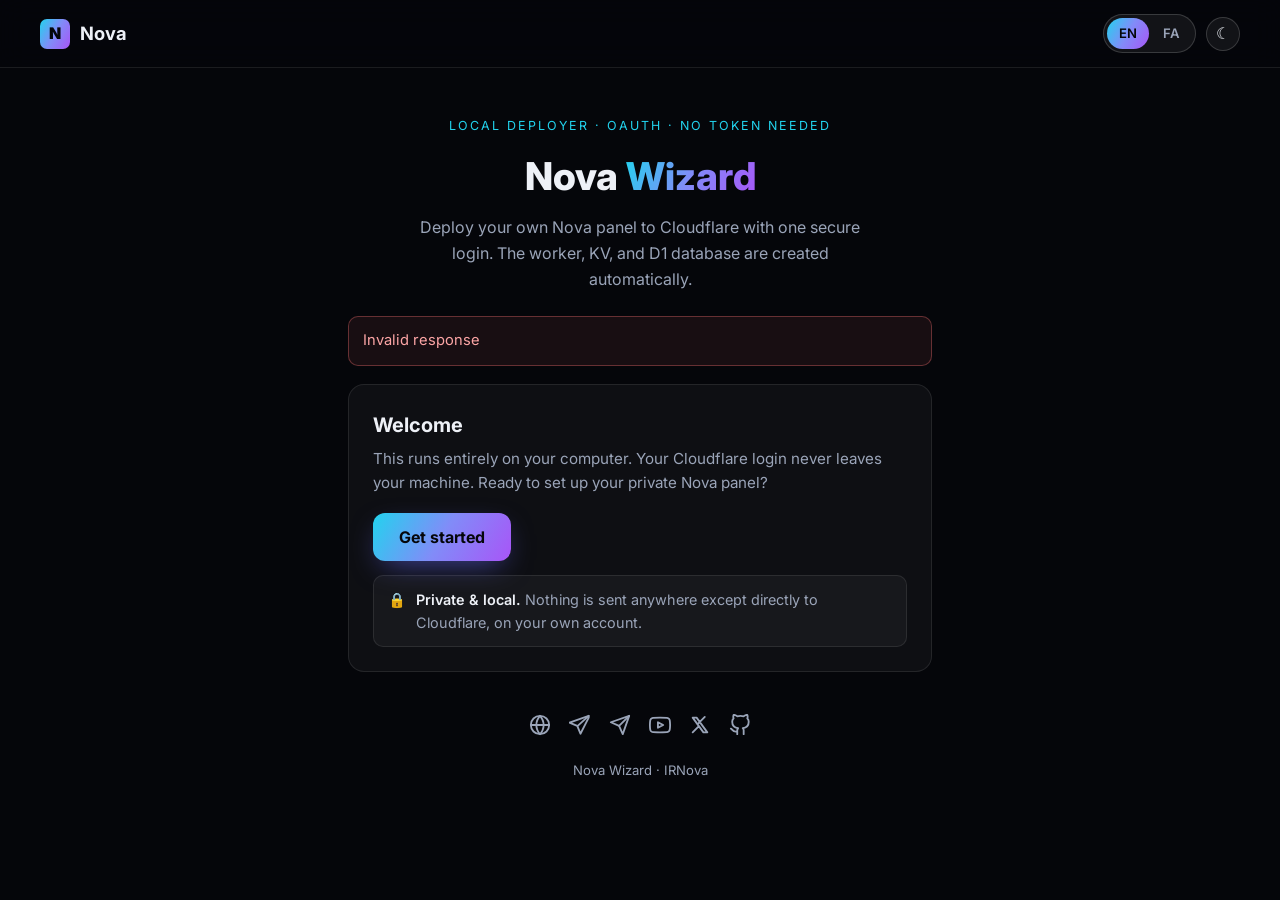
==== static/index.html @ 266a2bac "Nova Wizard" ====
<!DOCTYPE html>
<html lang="en" dir="ltr">
<head>
<meta charset="UTF-8" />
<meta name="viewport" content="width=device-width, initial-scale=1, viewport-fit=cover" />
<title>Nova Wizard</title>
<link rel="preconnect" href="https://fonts.googleapis.com">
<link rel="preconnect" href="https://fonts.gstatic.com" crossorigin>
<link href="https://fonts.googleapis.com/css2?family=Inter:wght@400;500;600;700;800&family=Vazirmatn:wght@400;500;600;700;800&display=swap" rel="stylesheet">
<style>
:root{--bg:#05060a;--bg-alt:#090b12;--card:rgba(255,255,255,.04);--card2:rgba(255,255,255,.06);--line:rgba(255,255,255,.09);--line2:rgba(255,255,255,.16);--tx:#eef1f7;--mu:#9aa4b8;--cyan:#22d3ee;--violet:#a855f7;--grad:linear-gradient(120deg,#22d3ee 0%,#818cf8 50%,#a855f7 100%);--ok:#34d399;--bad:#f87171;--warn:#f59e0b;--r:16px;--code:#0b0e16;--nav:rgba(5,6,10,.7);--font:'Inter',system-ui,-apple-system,Segoe UI,Roboto,sans-serif;--font-fa:'Vazirmatn','Inter',system-ui,Tahoma,Arial,sans-serif}
:root[data-theme='light']{--bg:#f7f8fc;--bg-alt:#eef1f7;--card:rgba(15,23,42,.04);--card2:rgba(15,23,42,.07);--line:rgba(15,23,42,.12);--line2:rgba(15,23,42,.22);--tx:#0d1117;--mu:#51607a;--cyan:#0891b2;--violet:#9333ea;--nav:rgba(247,248,252,.8);--code:#0d1424}
*{box-sizing:border-box;-webkit-tap-highlight-color:transparent}
html{scroll-behavior:smooth} html,body{margin:0;padding:0}
body{background:var(--bg);color:var(--tx);font-family:var(--font);line-height:1.6;min-height:100vh;-webkit-font-smoothing:antialiased}
html[lang='fa'] body{font-family:var(--font-fa);line-height:1.8}
a{color:var(--cyan);text-decoration:none} a:hover{text-decoration:underline}
.bar{position:sticky;top:0;z-index:20;display:flex;align-items:center;justify-content:space-between;padding:14px clamp(18px,5vw,40px);backdrop-filter:blur(14px);background:var(--nav);border-bottom:1px solid var(--line)}
.logo{display:flex;align-items:center;gap:10px;font-weight:700;font-size:1.15rem}
.logo img{width:30px;height:30px;border-radius:7px;display:block}
.logo .mk{width:30px;height:30px;border-radius:7px;background:var(--grad);display:flex;align-items:center;justify-content:center;font-weight:900;color:#05060a;font-size:16px}
.controls{display:inline-flex;align-items:center;gap:10px}
.langs{display:inline-flex;padding:3px;border-radius:999px;border:1px solid var(--line2);background:var(--card2);gap:2px}
.langs button{border:0;cursor:pointer;font:inherit;font-size:.82rem;font-weight:600;min-width:34px;padding:5px 12px;border-radius:999px;color:var(--mu);background:transparent}
.langs button.on{color:#05060a;background:var(--grad)}
.theme{display:inline-flex;align-items:center;justify-content:center;width:34px;height:34px;border-radius:999px;border:1px solid var(--line2);background:var(--card2);color:var(--tx);cursor:pointer;font-size:1rem}
.wrap{max-width:640px;margin:0 auto;padding:clamp(24px,5vw,44px) clamp(18px,5vw,28px) 80px}
.hero{text-align:center;margin-bottom:24px}
.eyebrow{display:inline-block;font-size:.78rem;letter-spacing:.16em;text-transform:uppercase;color:var(--cyan);margin-bottom:10px}
[dir='rtl'] .eyebrow{letter-spacing:normal;text-transform:none}
.hero h1{font-size:clamp(1.8rem,5vw,2.4rem);font-weight:800;margin:0 0 8px}
.grad{background:var(--grad);-webkit-background-clip:text;background-clip:text;color:transparent}
.hero p{color:var(--mu);margin:0 auto;max-width:480px;font-size:1rem}
.stepper{display:flex;align-items:flex-start;justify-content:center;gap:6px;margin:22px 0 8px;flex-wrap:wrap}
.step-wrap{display:flex;flex-direction:column;align-items:center;gap:6px;flex:1;min-width:48px;max-width:90px}
.step{width:30px;height:30px;border-radius:50%;display:flex;align-items:center;justify-content:center;font-weight:700;font-size:.85rem;border:1px solid var(--line2);background:var(--card2);color:var(--mu)}
.step.on{border-color:transparent;background:var(--grad);color:#05060a}
.step.done{border-color:transparent;background:rgba(34,211,238,.25);color:var(--cyan)}
.step-label{font-size:.72rem;color:var(--mu);text-align:center}
.card{background:var(--card);border:1px solid var(--line);border-radius:var(--r);padding:24px;margin-top:18px}
.card h2{font-size:1.25rem;font-weight:700;margin:0 0 6px}
.sub{color:var(--mu);font-size:.95rem;margin:0 0 18px}
.btn-wrap{display:flex;flex-wrap:wrap;gap:12px;margin-top:8px}
.btn-big{display:inline-flex;align-items:center;justify-content:center;gap:9px;background:var(--grad);color:#05060a;font-weight:700;font-size:1rem;padding:14px 26px;border-radius:12px;border:none;cursor:pointer;font-family:inherit;box-shadow:0 10px 30px -10px rgba(99,102,241,.7);transition:transform .15s}
.btn-big:active{transform:scale(.985)} .btn-big[disabled]{opacity:.55;cursor:not-allowed;box-shadow:none}
.btn-ghost{background:var(--card2);border:1px solid var(--line2);box-shadow:none;color:var(--tx);font-weight:600}
.note{display:flex;gap:10px;padding:12px 14px;border-radius:10px;font-size:.9rem;margin-top:14px;border:1px solid var(--line);background:var(--card);color:var(--mu)}
.note b{color:var(--tx);font-weight:600}
.note.iran{background:rgba(168,85,247,.08);border-color:rgba(168,85,247,.3)} .note.iran b{color:#c89bf5}
.name-group{margin-bottom:16px}
label{display:block;font-weight:600;font-size:.9rem;margin:0 0 6px}
input,select{width:100%;background:var(--code);border:1px solid var(--line);border-radius:10px;color:var(--tx);font-size:15px;padding:12px 14px;font-family:inherit}
input:focus,select:focus{outline:none;border-color:var(--cyan)}
.msg{padding:12px 14px;border-radius:10px;font-size:.92rem;margin-bottom:14px;border:1px solid}
.msg.info{background:rgba(34,211,238,.07);border-color:rgba(34,211,238,.25);color:var(--cyan)}
.msg.ok{background:rgba(52,211,153,.08);border-color:rgba(52,211,153,.3);color:#7ee0b8}
.msg.err{background:rgba(248,113,113,.08);border-color:rgba(248,113,113,.35);color:#fca5a5}
.spinner{display:inline-block;width:16px;height:16px;border:2px solid var(--line2);border-top-color:var(--cyan);border-radius:50%;animation:spin .8s linear infinite;vertical-align:-3px;margin-inline-end:8px}
@keyframes spin{to{transform:rotate(360deg)}}
.result-box{background:var(--code);border:1px solid var(--line);border-radius:12px;padding:16px;margin-top:14px;font-size:.92rem;line-height:1.9;word-break:break-all}
.result-box code{background:var(--card2);border:1px solid var(--line);border-radius:6px;padding:1px 7px;font-size:.85em;color:var(--cyan)}
.done-banner{display:flex;align-items:center;gap:12px;background:linear-gradient(180deg,rgba(34,211,238,.1),var(--card));border:1px solid rgba(34,211,238,.4);border-radius:12px;padding:16px;margin-bottom:6px}
.done-banner .ic{font-size:1.6rem}
.done-banner h2{margin:0;font-size:1.2rem;color:var(--cyan)}
.toast{position:fixed;bottom:24px;left:50%;transform:translateX(-50%);background:var(--tx);color:var(--bg);padding:9px 20px;border-radius:10px;font-size:.85rem;font-weight:600;opacity:0;transition:opacity .3s;pointer-events:none;z-index:50}
.toast.show{opacity:1}
.foot{text-align:center;color:var(--mu);font-size:.8rem;margin-top:28px}
.hide{display:none}
</style>
</head>
<body>
<div class="bar">
  <div class="logo"><img src="https://raw.githubusercontent.com/iiviirv/irnova-site/main/brand/nova-logo-gradient.svg" alt="Nova" onerror="this.outerHTML='<span class=mk>N</span>'"><span>Nova</span></div>
  <div class="controls">
    <div class="langs"><button id="lang-en" class="on" onclick="setLang('en')">EN</button><button id="lang-fa" onclick="setLang('fa')">FA</button></div>
    <button class="theme" id="theme" onclick="toggleTheme()" aria-label="Theme">☾</button>
  </div>
</div>

<div class="wrap">
  <div class="hero">
    <span class="eyebrow" id="t-eyebrow">Local deployer · OAuth · no token needed</span>
    <h1 id="t-title">Nova <span class="grad">Wizard</span></h1>
    <p id="t-sub">Deploy your own Nova panel to Cloudflare with one secure login. The worker, KV, and D1 database are created automatically.</p>
  </div>

  <div class="stepper hide" id="stepIndicator"></div>
  <div id="panelMsg"></div>

  <div class="card" id="step0">
    <h2 id="s0-h">Welcome</h2>
    <p class="sub" id="s0-sub">This runs entirely on your computer. Your Cloudflare login never leaves your machine. Ready to set up your private Nova panel?</p>
    <div class="btn-wrap"><button class="btn-big" id="s0-btn" onclick="goStep1()">Get started</button></div>
    <div class="note"><span>🔒</span><div id="s0-note"><b>Private &amp; local.</b> Nothing is sent anywhere except directly to Cloudflare, on your own account.</div></div>
  </div>

  <div class="card hide" id="step1">
    <h2 id="s1-h">Sign in with Cloudflare</h2>
    <p class="sub" id="s1-sub">Click below — Cloudflare opens in a new tab. Approve access, then come back here. No API token to create.</p>
    <div class="btn-wrap"><button class="btn-big" id="oauthBtn" onclick="startOAuth()">Login with Cloudflare</button></div>
    <div class="note iran"><span>🇮🇷</span><div id="s1-iran"><b>In Iran:</b> if the Cloudflare page won't open, turn on your current VPN first.</div></div>
  </div>

  <div class="card hide" id="step2">
    <h2 id="s2-h">Choose your account</h2>
    <p class="sub" id="s2-sub">Pick which Cloudflare account to deploy on.</p>
    <div class="name-group"><label id="s2-l">Cloudflare account</label><select id="account_id"></select></div>
    <div class="btn-wrap"><button class="btn-big" id="s2-btn" onclick="goStep3()">Continue</button></div>
  </div>

  <div class="card hide" id="step3">
    <h2 id="s3-h">Name your resources</h2>
    <p class="sub" id="s3-sub">These are pre-filled with safe, random names. You can leave them as-is.</p>
    <div class="name-group"><label id="s3-w">Worker / project name</label><input id="worker_name" placeholder="auto-generated"></div>
    <div class="name-group"><label id="s3-kv">KV namespace name</label><input id="kv_namespace" placeholder="auto-generated"></div>
    <div class="name-group"><label id="s3-d1">D1 database name</label><input id="d1_name" placeholder="auto-generated"></div>
    <div class="btn-wrap"><button class="btn-big" id="s3-btn" onclick="doDeploy()">Deploy now</button></div>
  </div>

  <div class="card hide" id="step4">
    <h2 id="s4-h">Deploying…</h2>
    <p class="sub" id="deployStatus">Starting…</p>
    <div id="deployProgress"><span class="spinner"></span><span id="s4-wait">Setting things up…</span></div>
  </div>

  <div class="card hide" id="step5">
    <div class="done-banner"><span class="ic">🎉</span><h2 id="s5-h">Your Nova is ready!</h2></div>
    <p class="sub" id="s5-sub" style="margin-top:14px">Open your panel and set everything up. Save the details below somewhere safe.</p>
    <div class="result-box" id="resultArea"></div>
    <div class="btn-wrap" style="margin-top:16px"><button class="btn-big" id="s5-open" onclick="if(window._panelUrl)window.open(window._panelUrl,'_blank')">Open my panel</button><button class="btn-big btn-ghost" id="s5-again" onclick="goStep3()">Deploy another</button></div>
    <div class="note iran"><span>🇮🇷</span><div id="s5-iran"><b>In Iran:</b> *.workers.dev is filtered — add a Custom Domain to the worker in Cloudflare and use that address.</div></div>
  </div>

  <div class="foot" style="margin-top:40px">
    <div style="display:flex;justify-content:center;gap:18px;flex-wrap:wrap;margin-bottom:14px">
      <a href="https://novaproxy.online/" target="_blank" title="Website" style="color:var(--mu);font-size:1.3rem" onmouseover="this.style.color='var(--cyan)'" onmouseout="this.style.color=''">
        <svg width="22" height="22" viewBox="0 0 24 24" fill="none" stroke="currentColor" stroke-width="2" stroke-linecap="round" stroke-linejoin="round"><circle cx="12" cy="12" r="10"/><line x1="2" y1="12" x2="22" y2="12"/><path d="M12 2a15.3 15.3 0 0 1 4 10 15.3 15.3 0 0 1-4 10 15.3 15.3 0 0 1-4-10 15.3 15.3 0 0 1 4-10z"/></svg>
      </a>
      <a href="https://t.me/irnova_proxy" target="_blank" title="Telegram Channel" style="color:var(--mu);font-size:1.3rem" onmouseover="this.style.color='var(--cyan)'" onmouseout="this.style.color=''">
        <svg width="22" height="22" viewBox="0 0 24 24" fill="none" stroke="currentColor" stroke-width="2" stroke-linecap="round" stroke-linejoin="round"><path d="M21.5 2L.5 9.5l8.5 3.5 3.5 8.5 9-17.5z"/><path d="M9.5 13L21.5 2"/></svg>
      </a>
      <a href="https://t.me/irnovaproxy_group" target="_blank" title="Telegram Group" style="color:var(--mu);font-size:1.3rem" onmouseover="this.style.color='var(--cyan)'" onmouseout="this.style.color=''">
        <svg width="22" height="22" viewBox="0 0 24 24" fill="none" stroke="currentColor" stroke-width="2" stroke-linecap="round" stroke-linejoin="round"><path d="M22 2L11 13"/><path d="M22 2L15 22l-4-9-9-4 20-7z"/></svg>
      </a>
      <a href="https://www.youtube.com/@novaproxyir" target="_blank" title="YouTube" style="color:var(--mu);font-size:1.3rem" onmouseover="this.style.color='var(--cyan)'" onmouseout="this.style.color=''">
        <svg width="22" height="22" viewBox="0 0 24 24" fill="none" stroke="currentColor" stroke-width="2" stroke-linecap="round" stroke-linejoin="round"><path d="M22.54 6.42a2.78 2.78 0 0 0-1.94-2C18.88 4 12 4 12 4s-6.88 0-8.6.46a2.78 2.78 0 0 0-1.94 2A29 29 0 0 0 1 12a29 29 0 0 0 .46 5.58 2.78 2.78 0 0 0 1.94 2C5.12 20 12 20 12 20s6.88 0 8.6-.46a2.78 2.78 0 0 0 1.94-2A29 29 0 0 0 23 12a29 29 0 0 0-.46-5.58z"/><polygon points="9.75 15.02 15.5 12 9.75 8.98 9.75 15.02"/></svg>
      </a>
      <a href="https://x.com/irNovaProxy" target="_blank" title="X / Twitter" style="color:var(--mu);font-size:1.3rem" onmouseover="this.style.color='var(--cyan)'" onmouseout="this.style.color=''">
        <svg width="22" height="22" viewBox="0 0 24 24" fill="none" stroke="currentColor" stroke-width="2" stroke-linecap="round" stroke-linejoin="round"><path d="M4 4l11.733 16h4.267l-11.733 -16zM4 20l6.768 -6.768M17.232 3.232l-6.768 6.768"/></svg>
      </a>
      <a href="https://github.com/IRNova/Nova-Proxy" target="_blank" title="Nova Proxy Worker" style="color:var(--mu);font-size:1.3rem" onmouseover="this.style.color='var(--cyan)'" onmouseout="this.style.color=''">
        <svg width="22" height="22" viewBox="0 0 24 24" fill="none" stroke="currentColor" stroke-width="2" stroke-linecap="round" stroke-linejoin="round"><path d="M9 19c-5 1.5-5-2.5-7-3m14 6v-3.87a3.37 3.37 0 0 0-.94-2.61c3.14-.35 6.44-1.54 6.44-7A5.44 5.44 0 0 0 20 4.77 5.07 5.07 0 0 0 19.91 1S18.73.65 16 2.48a13.38 13.38 0 0 0-7 0C6.27.65 5.09 1 5.09 1A5.07 5.07 0 0 0 5 4.77a5.44 5.44 0 0 0-1.5 3.78c0 5.42 3.3 6.61 6.44 7A3.37 3.37 0 0 0 9 18.13V22"/></svg>
      </a>
    </div>
    <div style="font-size:.82rem;color:var(--mu)">Nova Wizard · <a href="https://github.com/IRNova" target="_blank" style="color:var(--mu)">IRNova</a></div>
  </div>
</div>
<div class="toast" id="toast"></div>

<script>
var I18N = {
 en:{eyebrow:'Local deployer · OAuth · no token needed',title:'Nova Wizard',sub:'Deploy your own Nova panel to Cloudflare with one secure login. The worker, KV, and D1 database are created automatically.',
   s0h:'Welcome',s0sub:'This runs entirely on your computer. Your Cloudflare login never leaves your machine. Ready to set up your private Nova panel?',s0btn:'Get started',s0note:'<b>Private &amp; local.</b> Nothing is sent anywhere except directly to Cloudflare, on your own account.',
   s1h:'Sign in with Cloudflare',s1sub:'Click below — Cloudflare opens in a new tab. Approve access, then come back here. No API token to create.',oauth:'Login with Cloudflare',s1iran:"<b>In Iran:</b> if the Cloudflare page won't open, turn on your current VPN first.",
   s2h:'Choose your account',s2sub:'Pick which Cloudflare account to deploy on.',s2l:'Cloudflare account',s2btn:'Continue',
   s3h:'Name your resources',s3sub:'These are pre-filled with safe, random names. You can leave them as-is.',s3w:'Worker / project name',s3kv:'KV namespace name',s3d1:'D1 database name',s3btn:'Deploy now',
   s4h:'Deploying…',s4wait:'Setting things up…',
   s5h:'Your Nova is ready!',s5sub:'Open your panel and set everything up. Save the details below somewhere safe.',s5open:'Open my panel',s5again:'Deploy another',s5iran:'<b>In Iran:</b> *.workers.dev is filtered — add a Custom Domain to the worker in Cloudflare and use that address.',
   labels:['Welcome','Login','Account','Names','Deploy','Done']},
 fa:{eyebrow:'نصب‌کنندهٔ محلی · OAuth · بدون توکن',title:'دستیار نوا',sub:'پنل نوای خودت را با یک ورودِ امن روی Cloudflare دیپلوی کن. ورکر، KV و دیتابیس D1 خودکار ساخته می‌شوند.',
   s0h:'خوش آمدی',s0sub:'این کاملاً روی کامپیوتر خودت اجرا می‌شود. ورودِ Cloudflare تو هرگز از دستگاهت خارج نمی‌شود. آماده‌ای پنل خصوصی نوا را بسازی؟',s0btn:'شروع',s0note:'<b>خصوصی و محلی.</b> هیچ‌چیز جایی فرستاده نمی‌شود جز مستقیم به Cloudflare، روی حساب خودت.',
   s1h:'ورود با Cloudflare',s1sub:'پایین را بزن — Cloudflare در یک تب جدید باز می‌شود. اجازه بده، بعد به اینجا برگرد. نیازی به ساخت توکن نیست.',oauth:'ورود با Cloudflare',s1iran:'<b>در ایران:</b> اگر صفحهٔ Cloudflare باز نشد، اول VPN فعلی‌ات را روشن کن.',
   s2h:'حسابت را انتخاب کن',s2sub:'انتخاب کن روی کدام حساب Cloudflare دیپلوی شود.',s2l:'حساب Cloudflare',s2btn:'ادامه',
   s3h:'نام منابع',s3sub:'این‌ها با نام‌های تصادفی و امن از قبل پر شده‌اند. می‌توانی همین‌طور بگذاری.',s3w:'نام ورکر / پروژه',s3kv:'نام فضای KV',s3d1:'نام دیتابیس D1',s3btn:'الان دیپلوی کن',
   s4h:'در حال دیپلوی…',s4wait:'در حال آماده‌سازی…',
   s5h:'نوای تو آماده است!',s5sub:'پنلت را باز کن و تنظیمش کن. مشخصات زیر را جایی امن ذخیره کن.',s5open:'باز کردن پنل من',s5again:'دیپلوی یکی دیگر',s5iran:'<b>در ایران:</b> *.workers.dev فیلتر است — یک دامنهٔ اختصاصی به ورکر اضافه کن و از آن استفاده کن.',
   labels:['خوش‌آمد','ورود','حساب','نام‌ها','دیپلوی','پایان']}
};
var L='en';
function T(k){var d=(I18N[L]||I18N.en);return d[k]!==undefined?d[k]:(I18N.en[k]!==undefined?I18N.en[k]:k);}
function st(id,v){var e=document.getElementById(id);if(e)e.textContent=v;}
function sh(id,v){var e=document.getElementById(id);if(e)e.innerHTML=v;}
function setLang(l){
  L=l;var fa=l==='fa';
  document.documentElement.lang=l;document.documentElement.dir=fa?'rtl':'ltr';
  document.getElementById('lang-en').classList.toggle('on',!fa);
  document.getElementById('lang-fa').classList.toggle('on',fa);
  st('t-eyebrow',T('eyebrow'));sh('t-title',(fa?'دستیار <span class="grad">نوا</span>':'Nova <span class="grad">Wizard</span>'));st('t-sub',T('sub'));
  st('s0-h',T('s0h'));st('s0-sub',T('s0sub'));st('s0-btn',T('s0btn'));sh('s0-note',T('s0note'));
  st('s1-h',T('s1h'));st('s1-sub',T('s1sub'));st('oauthBtn',T('oauth'));sh('s1-iran',T('s1iran'));
  st('s2-h',T('s2h'));st('s2-sub',T('s2sub'));st('s2-l',T('s2l'));st('s2-btn',T('s2btn'));
  st('s3-h',T('s3h'));st('s3-sub',T('s3sub'));st('s3-w',T('s3w'));st('s3-kv',T('s3kv'));st('s3-d1',T('s3d1'));st('s3-btn',T('s3btn'));
  st('s4-h',T('s4h'));st('s4-wait',T('s4wait'));
  st('s5-h',T('s5h'));st('s5-sub',T('s5sub'));st('s5-open',T('s5open'));st('s5-again',T('s5again'));sh('s5-iran',T('s5iran'));
  var si=document.getElementById('stepIndicator');
  if(currentStep>=0 && si && !si.classList.contains('hide')) steps(currentStep);
  try{localStorage.setItem('nova-lang',l)}catch(e){}
}
function toggleTheme(){var c=document.documentElement.getAttribute('data-theme')==='light'?'dark':'light';document.documentElement.setAttribute('data-theme',c);document.getElementById('theme').textContent=c==='light'?'☀':'☾';try{localStorage.setItem('nova-theme',c)}catch(e){}}

var store={deployments:[],oauth_connected:false,oauth_info:{}};
var accounts=[];var deployType='worker';var currentStep=0;
window._panelUrl='';
function $(id){return document.getElementById(id);}
function val(id){return $(id).value.trim();}
function show(el){el.classList.remove('hide');}
function hide(el){el.classList.add('hide');}
function msg(text,cls){var el=$('panelMsg');el.innerHTML=text?'<div class="msg '+(cls||'info')+'">'+esc(text)+'</div>':'';}
function esc(s){if(!s)return'';return String(s).replace(/&/g,'&amp;').replace(/</g,'&lt;').replace(/>/g,'&gt;').replace(/"/g,'&quot;');}
function toast(t){var el=$('toast');el.textContent=t;el.classList.add('show');setTimeout(function(){el.classList.remove('show')},1200);}
function steps(n){var labels=T('labels');var h='';for(var i=0;i<labels.length;i++){var cls=i<n?'done':(i===n?'on':'');h+='<div class="step-wrap"><div class="step '+cls+'">'+(i<n?'&#10003;':(i+1))+'</div><div class="step-label">'+labels[i]+'</div></div>';}$('stepIndicator').innerHTML=h;show($('stepIndicator'));}
function gotoStep(n){for(var i=0;i<=5;i++){var el=$('step'+i);if(el)el.className='card'+(i===n?'':' hide');}steps(n);currentStep=n;msg('');}
function goStep0(){gotoStep(0);hide($('stepIndicator'));}
function goStep1(){gotoStep(1);}
function goStep3(){gotoStep(3);loadSuggestions();}

async function api(method,path,data){var opt={method:method,headers:{'Content-Type':'application/json'},cache:'no-store'};if(data)opt.body=JSON.stringify(data);var r=await fetch(path,opt);var j;try{j=await r.json();}catch(e){throw new Error('Invalid response');}if(!r.ok||!j.ok)throw new Error(j.error||'HTTP '+r.status);return j;}

async function refreshState(){try{var j=await api('GET','/api/config');store=j;if(j.oauth_connected){gotoStep(2);loadAccounts();}}catch(e){msg(e.message,'err');}}

async function startOAuth(){var btn=$('oauthBtn');btn.disabled=true;btn.textContent=(L==='fa'?'در حال باز کردن…':'Opening Cloudflare…');try{var j=await api('GET','/api/oauth/url');if(j.url){window.open(j.url,'_blank');msg((L==='fa'?'Cloudflare در تب جدید باز شد. آنجا اجازه بده، بعد برگرد.':'Cloudflare opened in a new tab. Authorize there, then return here.'),'info');pollOAuth();}else throw new Error('No URL');}catch(e){msg('Error: '+e.message,'err');btn.disabled=false;btn.textContent=T('oauth');}}

function pollOAuth(){var iv=setInterval(async function(){try{var j=await api('GET','/api/oauth/status');if(j.connected){clearInterval(iv);msg((L==='fa'?'وصل شد!':'Connected!'),'ok');gotoStep(2);loadAccounts();}else if(j.error){clearInterval(iv);msg('Error: '+j.error,'err');$('oauthBtn').disabled=false;$('oauthBtn').textContent=T('oauth');}}catch(e){}},1500);setTimeout(function(){clearInterval(iv);},120000);}

async function loadAccounts(){try{var j=await api('POST','/api/accounts',{});accounts=j.accounts||[];var sel=$('account_id');sel.innerHTML='';for(var i=0;i<accounts.length;i++){var o=document.createElement('option');o.value=accounts[i].id;o.textContent=accounts[i].name+' ('+accounts[i].id.slice(0,8)+'…)';sel.appendChild(o);}if(accounts.length===1){sel.value=accounts[0].id;loadSuggestions();}}catch(e){msg('Failed to load accounts: '+e.message,'err');}}

async function loadSuggestions(){try{var j=await api('GET','/api/config');if(j.suggestion){if(!$('worker_name').value)$('worker_name').value=j.suggestion.worker_name||'';if(!$('kv_namespace').value)$('kv_namespace').value=j.suggestion.kv_namespace||'';if(!$('d1_name').value)$('d1_name').value=j.suggestion.d1_name||'';}}catch(e){}}

async function doDeploy(){var sel=$('account_id');var aid=sel.value;if(!aid){msg((L==='fa'?'اول یک حساب انتخاب کن.':'Select an account first.'),'err');return;}await loadSuggestions();gotoStep(4);$('deployStatus').textContent=(L==='fa'?'دریافت ورکر از گیت‌هاب…':'Fetching worker from GitHub…');$('deployProgress').innerHTML='<span class="spinner"></span>'+(L==='fa'?'در حال دانلود…':'Downloading…');try{var f=await api('GET','/api/fetch-worker');$('deployStatus').textContent=(L==='fa'?'ورکر دانلود شد ('+(f.size/1024).toFixed(1)+' KB). در حال دیپلوی…':'Worker downloaded ('+(f.size/1024).toFixed(1)+' KB). Deploying…');$('deployProgress').innerHTML='<span class="spinner"></span>'+(L==='fa'?'ساخت ورکر + KV + D1…':'Creating Worker + KV + D1…');var payload={deploy_type:deployType,account_id:aid,worker_name:val('worker_name')||undefined,kv_namespace:val('kv_namespace')||undefined,d1_name:val('d1_name')||undefined};var j=await api('POST','/api/deploy',payload);showResult(j.result);}catch(e){gotoStep(3);msg('Error: '+e.message,'err');}}

function showResult(r){gotoStep(5);window._panelUrl=r.panel_url||r.worker_url||'';var PW=(L==='fa'?'رمز':'Password'),PN=(L==='fa'?'پنل':'Panel'),WK=(L==='fa'?'ورکر':'Worker');var h='';h+='<strong>'+esc(r.worker_name)+'</strong> ('+(r.deploy_type||'worker')+')<br>';if(r.panel_url)h+='<br>'+PN+': <a href="'+esc(r.panel_url)+'" target="_blank">'+esc(r.panel_url)+'</a>';if(r.worker_url&&r.worker_url!==r.panel_url)h+='<br>'+WK+': <a href="'+esc(r.worker_url)+'" target="_blank">'+esc(r.worker_url)+'</a>';if(r.uuid)h+='<br>UUID: <code>'+esc(r.uuid)+'</code>';if(r.admin_pass)h+='<br>'+PW+': <code>'+esc(r.admin_pass)+'</code>';if(r.kv_namespace)h+='<br>KV: <code>'+esc(r.kv_namespace.title||'')+'</code>';if(r.d1_database)h+='<br>D1: <code>'+esc(r.d1_database.name||'')+'</code>';if(r.set_password){var SP=(L==='fa'?'پنل را باز کن و در اولین ورود رمز عبور دلخواه خودت را تنظیم کن.':'Open the panel and set your own password on first visit.');h+='<br><br>🔑 '+SP;}$('resultArea').innerHTML=h;}

try{var th=localStorage.getItem('nova-theme');if(th){document.documentElement.setAttribute('data-theme',th);document.getElementById('theme').textContent=th==='light'?'☀':'☾';}var lg=localStorage.getItem('nova-lang');if(lg)setLang(lg);else if((navigator.language||'').toLowerCase().startsWith('fa'))setLang('fa');}catch(e){}
refreshState();
</script>
</body>
</html>
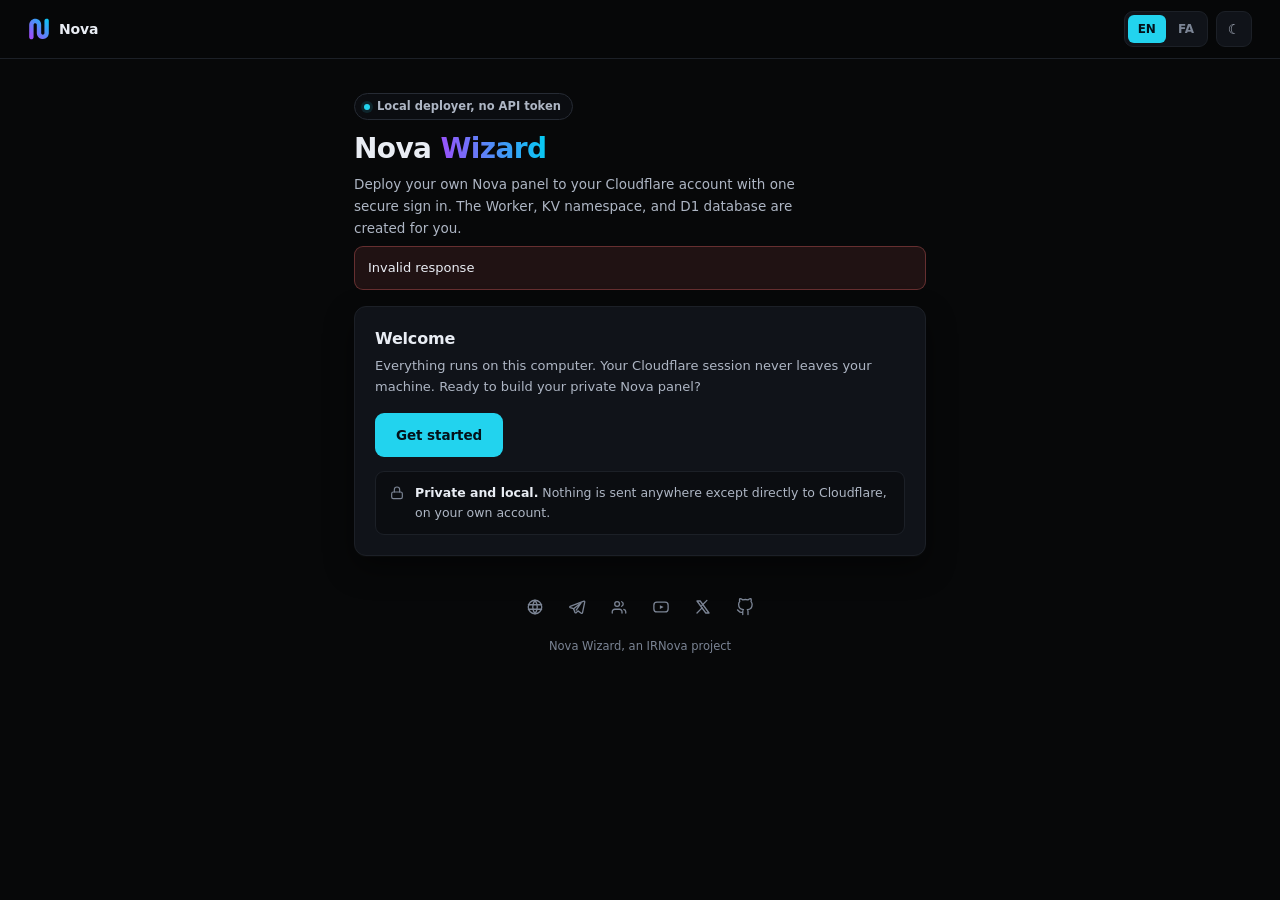
==== commit 43fac1fe: "Use Nova's own OAuth client, and fix the tool so it starts The client id was Wrangler's. It works, b" ====
--- a/static/index.html
+++ b/static/index.html
@@ -3,118 +3,340 @@
 <head>
 <meta charset="UTF-8" />
 <meta name="viewport" content="width=device-width, initial-scale=1, viewport-fit=cover" />
+<meta name="color-scheme" content="dark light" />
+<meta name="theme-color" content="#070809" />
 <title>Nova Wizard</title>
-<link rel="preconnect" href="https://fonts.googleapis.com">
-<link rel="preconnect" href="https://fonts.gstatic.com" crossorigin>
-<link href="https://fonts.googleapis.com/css2?family=Inter:wght@400;500;600;700;800&family=Vazirmatn:wght@400;500;600;700;800&display=swap" rel="stylesheet">
 <style>
-:root{--bg:#05060a;--bg-alt:#090b12;--card:rgba(255,255,255,.04);--card2:rgba(255,255,255,.06);--line:rgba(255,255,255,.09);--line2:rgba(255,255,255,.16);--tx:#eef1f7;--mu:#9aa4b8;--cyan:#22d3ee;--violet:#a855f7;--grad:linear-gradient(120deg,#22d3ee 0%,#818cf8 50%,#a855f7 100%);--ok:#34d399;--bad:#f87171;--warn:#f59e0b;--r:16px;--code:#0b0e16;--nav:rgba(5,6,10,.7);--font:'Inter',system-ui,-apple-system,Segoe UI,Roboto,sans-serif;--font-fa:'Vazirmatn','Inter',system-ui,Tahoma,Arial,sans-serif}
-:root[data-theme='light']{--bg:#f7f8fc;--bg-alt:#eef1f7;--card:rgba(15,23,42,.04);--card2:rgba(15,23,42,.07);--line:rgba(15,23,42,.12);--line2:rgba(15,23,42,.22);--tx:#0d1117;--mu:#51607a;--cyan:#0891b2;--violet:#9333ea;--nav:rgba(247,248,252,.8);--code:#0d1424}
+/* ------------------------------------------------------------------
+   Nova Wizard, local deployer UI.
+   Tokens are lifted from the Nova Proxy panel (NProxyS4
+   src/assets/panel/admin/index.html) so this tool looks like the panel
+   it installs. Self-contained: no webfonts, no CDN, no network.
+   House rule from the panel: the brand gradient is for the Nova mark
+   only. Actions are solid accent, never gradient.
+------------------------------------------------------------------- */
+:root{
+  color-scheme:dark;
+  /* surfaces and text, dark is the default */
+  --bg:#070809; --panel:#0c0e12; --card:#101319; --card2:#0b0d11; --field:#0b0d11;
+  --bd:#1c2027; --bd2:#262b34;
+  --tx:#e9edf4; --tx2:#aeb6c4; --mu:#7b8494;
+  /* accents and status */
+  --ac:#22d3ee; --ac2:#a855f7; --ok:#34d399; --dg:#f87171; --wn:#f5b042;
+  --ac-fill:#22d3ee; --ac-fill-h:#3fdcf3; --ac-ink:#04121a; --link:#22d3ee;
+  --ac-soft:rgba(34,211,238,.12); --ac-line:rgba(34,211,238,.34); --ac-deep:#22d3ee;
+  --v-soft:rgba(168,85,247,.10);  --v-line:rgba(168,85,247,.32); --v-ink:#bd8af8;
+  --ok-soft:rgba(52,211,153,.10); --ok-line:rgba(52,211,153,.30);
+  --dg-soft:rgba(248,113,113,.10);--dg-line:rgba(248,113,113,.32);
+  --ring:rgba(34,211,238,.35);
+  --shadow:0 1px 0 rgba(255,255,255,.02),0 12px 30px rgba(0,0,0,.45);
+  --nav:rgba(7,8,9,.82);
+  /* the Nova mark gradient, purple at the bottom left to cyan at the top
+     right, taken from the mark artwork itself. Mark only. */
+  --mark:linear-gradient(80deg,#9d4efb 0%,#02cdf3 100%);
+  --chev:url("data:image/svg+xml,%3Csvg xmlns='http://www.w3.org/2000/svg' width='16' height='16' viewBox='0 0 24 24' fill='none' stroke='%237b8494' stroke-width='2' stroke-linecap='round' stroke-linejoin='round'%3E%3Cpolyline points='6 9 12 15 18 9'/%3E%3C/svg%3E");
+  /* geometry, from the panel */
+  --radius:12px; --r-sm:9px; --r-lg:16px; --sp:14px;
+  --font:system-ui,-apple-system,'Segoe UI',Roboto,'Helvetica Neue',Arial,sans-serif;
+  --font-fa:'Vazirmatn','Segoe UI',Tahoma,system-ui,Arial,sans-serif;
+  --font-mono:ui-monospace,SFMono-Regular,'SF Mono',Menlo,Consolas,'Liberation Mono',monospace;
+  --ease:cubic-bezier(.23,1,.32,1);
+}
+:root[data-theme='light']{
+  color-scheme:light;
+  --bg:#f4f6fb; --panel:#ffffff; --card:#ffffff; --card2:#f7f9fc; --field:#f7f9fc;
+  --bd:#e6eaf1; --bd2:#dde2eb;
+  --tx:#101622; --tx2:#3a465c; --mu:#5f6a7d;
+  --ac:#0ea5c4; --ac2:#7c3aed; --ok:#047857; --dg:#dc2626; --wn:#b45309;
+  --ac-fill:#0e7490; --ac-fill-h:#0b6a83; --ac-ink:#ffffff; --link:#0e7490;
+  --ac-soft:rgba(14,165,196,.10); --ac-line:rgba(14,165,196,.34); --ac-deep:#0b5f73;
+  --v-soft:rgba(124,58,237,.07);  --v-line:rgba(124,58,237,.26); --v-ink:#7c3aed;
+  --ok-soft:rgba(4,120,87,.08);   --ok-line:rgba(4,120,87,.26);
+  --dg-soft:rgba(220,38,38,.07);  --dg-line:rgba(220,38,38,.26);
+  --ring:rgba(8,145,178,.28);
+  --shadow:0 1px 2px rgba(20,40,80,.04),0 10px 28px rgba(40,60,110,.10);
+  --nav:rgba(244,246,251,.86);
+  --mark:linear-gradient(80deg,#7c3aed 0%,#0891b2 100%);
+  --chev:url("data:image/svg+xml,%3Csvg xmlns='http://www.w3.org/2000/svg' width='16' height='16' viewBox='0 0 24 24' fill='none' stroke='%235f6a7d' stroke-width='2' stroke-linecap='round' stroke-linejoin='round'%3E%3Cpolyline points='6 9 12 15 18 9'/%3E%3C/svg%3E");
+}
 *{box-sizing:border-box;-webkit-tap-highlight-color:transparent}
-html{scroll-behavior:smooth} html,body{margin:0;padding:0}
-body{background:var(--bg);color:var(--tx);font-family:var(--font);line-height:1.6;min-height:100vh;-webkit-font-smoothing:antialiased}
-html[lang='fa'] body{font-family:var(--font-fa);line-height:1.8}
-a{color:var(--cyan);text-decoration:none} a:hover{text-decoration:underline}
-.bar{position:sticky;top:0;z-index:20;display:flex;align-items:center;justify-content:space-between;padding:14px clamp(18px,5vw,40px);backdrop-filter:blur(14px);background:var(--nav);border-bottom:1px solid var(--line)}
-.logo{display:flex;align-items:center;gap:10px;font-weight:700;font-size:1.15rem}
-.logo img{width:30px;height:30px;border-radius:7px;display:block}
-.logo .mk{width:30px;height:30px;border-radius:7px;background:var(--grad);display:flex;align-items:center;justify-content:center;font-weight:900;color:#05060a;font-size:16px}
-.controls{display:inline-flex;align-items:center;gap:10px}
-.langs{display:inline-flex;padding:3px;border-radius:999px;border:1px solid var(--line2);background:var(--card2);gap:2px}
-.langs button{border:0;cursor:pointer;font:inherit;font-size:.82rem;font-weight:600;min-width:34px;padding:5px 12px;border-radius:999px;color:var(--mu);background:transparent}
-.langs button.on{color:#05060a;background:var(--grad)}
-.theme{display:inline-flex;align-items:center;justify-content:center;width:34px;height:34px;border-radius:999px;border:1px solid var(--line2);background:var(--card2);color:var(--tx);cursor:pointer;font-size:1rem}
-.wrap{max-width:640px;margin:0 auto;padding:clamp(24px,5vw,44px) clamp(18px,5vw,28px) 80px}
-.hero{text-align:center;margin-bottom:24px}
-.eyebrow{display:inline-block;font-size:.78rem;letter-spacing:.16em;text-transform:uppercase;color:var(--cyan);margin-bottom:10px}
-[dir='rtl'] .eyebrow{letter-spacing:normal;text-transform:none}
-.hero h1{font-size:clamp(1.8rem,5vw,2.4rem);font-weight:800;margin:0 0 8px}
-.grad{background:var(--grad);-webkit-background-clip:text;background-clip:text;color:transparent}
-.hero p{color:var(--mu);margin:0 auto;max-width:480px;font-size:1rem}
-.stepper{display:flex;align-items:flex-start;justify-content:center;gap:6px;margin:22px 0 8px;flex-wrap:wrap}
-.step-wrap{display:flex;flex-direction:column;align-items:center;gap:6px;flex:1;min-width:48px;max-width:90px}
-.step{width:30px;height:30px;border-radius:50%;display:flex;align-items:center;justify-content:center;font-weight:700;font-size:.85rem;border:1px solid var(--line2);background:var(--card2);color:var(--mu)}
-.step.on{border-color:transparent;background:var(--grad);color:#05060a}
-.step.done{border-color:transparent;background:rgba(34,211,238,.25);color:var(--cyan)}
-.step-label{font-size:.72rem;color:var(--mu);text-align:center}
-.card{background:var(--card);border:1px solid var(--line);border-radius:var(--r);padding:24px;margin-top:18px}
-.card h2{font-size:1.25rem;font-weight:700;margin:0 0 6px}
-.sub{color:var(--mu);font-size:.95rem;margin:0 0 18px}
-.btn-wrap{display:flex;flex-wrap:wrap;gap:12px;margin-top:8px}
-.btn-big{display:inline-flex;align-items:center;justify-content:center;gap:9px;background:var(--grad);color:#05060a;font-weight:700;font-size:1rem;padding:14px 26px;border-radius:12px;border:none;cursor:pointer;font-family:inherit;box-shadow:0 10px 30px -10px rgba(99,102,241,.7);transition:transform .15s}
-.btn-big:active{transform:scale(.985)} .btn-big[disabled]{opacity:.55;cursor:not-allowed;box-shadow:none}
-.btn-ghost{background:var(--card2);border:1px solid var(--line2);box-shadow:none;color:var(--tx);font-weight:600}
-.note{display:flex;gap:10px;padding:12px 14px;border-radius:10px;font-size:.9rem;margin-top:14px;border:1px solid var(--line);background:var(--card);color:var(--mu)}
+html,body{margin:0;padding:0}
+body{
+  background:var(--bg);color:var(--tx);font-family:var(--font);
+  font-size:14px;line-height:1.5;min-height:100vh;
+  -webkit-font-smoothing:antialiased;text-rendering:optimizeLegibility;
+}
+html[lang='fa'] body{font-family:var(--font-fa);line-height:1.75}
+a{color:var(--link);text-decoration:none}
+a:hover{text-decoration:underline}
+:focus-visible{outline:2px solid var(--ac);outline-offset:2px;border-radius:4px}
+button{font:inherit;color:inherit}
+
+/* ---- top bar ---- */
+.bar{
+  position:sticky;top:0;z-index:20;display:flex;align-items:center;
+  justify-content:space-between;gap:14px;
+  padding:11px clamp(16px,5vw,28px);
+  background:var(--nav);backdrop-filter:blur(14px);-webkit-backdrop-filter:blur(14px);
+  border-bottom:1px solid var(--bd);
+}
+.logo{display:flex;align-items:center;gap:9px;font-weight:600;font-size:14px;letter-spacing:-.01em}
+.logo svg{width:22px;height:22px;display:block;flex:0 0 auto}
+.controls{display:inline-flex;align-items:center;gap:8px}
+.langs{display:inline-flex;height:36px;padding:3px;gap:2px;border:1px solid var(--bd);background:var(--card);border-radius:var(--r-sm)}
+.langs button{
+  border:0;cursor:pointer;font-size:12px;font-weight:600;min-width:34px;padding:0 10px;
+  border-radius:6px;height:100%;color:var(--mu);background:transparent;
+  transition:color .13s var(--ease),background .13s var(--ease);
+}
+.langs button:hover{color:var(--tx)}
+.langs button.on{color:var(--ac-ink);background:var(--ac-fill)}
+.theme{
+  display:inline-flex;align-items:center;justify-content:center;width:36px;height:36px;
+  border-radius:var(--r-sm);border:1px solid var(--bd);background:var(--card);
+  color:var(--tx2);cursor:pointer;font-size:14px;line-height:1;
+  transition:color .13s var(--ease),border-color .13s var(--ease);
+}
+.theme:hover{color:var(--tx);border-color:var(--bd2)}
+
+/* ---- page column ---- */
+.wrap{max-width:620px;margin:0 auto;padding:clamp(22px,4vw,34px) clamp(16px,5vw,24px) 64px}
+
+/* ---- page head ---- */
+.hero{text-align:start;margin-bottom:6px}
+.eyebrow{
+  display:inline-flex;align-items:center;gap:7px;
+  font-size:11.5px;font-weight:600;color:var(--tx2);
+  padding:4px 11px 4px 9px;border-radius:999px;
+  border:1px solid var(--bd2);background:var(--card2);
+}
+.eyebrow::before{
+  content:'';width:6px;height:6px;border-radius:50%;background:var(--ac);
+  box-shadow:0 0 0 3px var(--ac-soft);flex:0 0 auto;
+}
+[dir='rtl'] .eyebrow{padding:4px 9px 4px 11px}
+.hero h1{
+  font-size:clamp(1.5rem,4.4vw,1.75rem);font-weight:700;letter-spacing:-.022em;
+  line-height:1.2;margin:12px 0 7px;text-wrap:balance;
+}
+html[lang='fa'] .hero h1{letter-spacing:normal;line-height:1.45}
+.grad{background:var(--mark);-webkit-background-clip:text;background-clip:text;color:transparent}
+.hero p{color:var(--tx2);margin:0;max-width:52ch;font-size:13.5px;line-height:1.65;text-wrap:pretty}
+
+/* ---- step ledger ---- */
+.stepper{display:flex;align-items:flex-start;margin:22px 0 2px}
+.step-wrap{position:relative;flex:1 1 0;min-width:0;display:flex;flex-direction:column;align-items:center;gap:8px}
+.step-wrap::after{
+  content:'';position:absolute;top:12px;height:1px;background:var(--bd2);
+  inset-inline-start:calc(50% + 17px);inset-inline-end:calc(-50% + 17px);
+}
+.step-wrap:last-child::after{display:none}
+.step-wrap:has(.step.done)::after{background:var(--ac-line)}
+.step{
+  position:relative;z-index:1;width:25px;height:25px;border-radius:50%;
+  display:flex;align-items:center;justify-content:center;
+  font-size:12px;font-weight:600;font-variant-numeric:tabular-nums;
+  border:1px solid var(--bd2);background:var(--card2);color:var(--mu);
+}
+.step.on{background:var(--ac-fill);border-color:transparent;color:var(--ac-ink);box-shadow:0 0 0 4px var(--ac-soft)}
+.step.done{background:var(--ac-soft);border-color:var(--ac-line);color:var(--ac-deep)}
+.step-label{font-size:11px;line-height:1.3;color:var(--mu);text-align:center;max-width:100%}
+
+/* ---- cards ---- */
+.card{
+  background:var(--card);border:1px solid var(--bd);border-radius:var(--radius);
+  box-shadow:var(--shadow);padding:20px;margin-top:16px;
+}
+.card h2{font-size:16px;font-weight:600;letter-spacing:-.012em;margin:0 0 5px}
+html[lang='fa'] .card h2{letter-spacing:normal}
+.sub{color:var(--tx2);font-size:13px;line-height:1.6;margin:0 0 16px;text-wrap:pretty}
+
+/* ---- actions ---- */
+.btn-wrap{display:flex;flex-wrap:wrap;gap:10px}
+.btn-big{
+  display:inline-flex;align-items:center;justify-content:center;gap:8px;
+  height:44px;padding:0 20px;border-radius:var(--r-sm);
+  font-size:13.5px;font-weight:600;font-family:inherit;letter-spacing:-.005em;
+  background:var(--ac-fill);color:var(--ac-ink);border:1px solid transparent;
+  cursor:pointer;white-space:nowrap;
+  transition:background .13s var(--ease),transform .13s var(--ease),border-color .13s var(--ease),color .13s var(--ease);
+}
+.btn-big:hover{background:var(--ac-fill-h)}
+.btn-big:active{transform:scale(.985)}
+.btn-big[disabled]{opacity:.5;cursor:not-allowed;transform:none}
+.btn-ghost{background:var(--card2);border-color:var(--bd2);color:var(--tx)}
+.btn-ghost:hover{background:var(--card2);border-color:var(--mu);color:var(--tx)}
+
+/* ---- notes ---- */
+.note{
+  display:flex;gap:10px;align-items:flex-start;
+  padding:11px 13px;margin-top:14px;border-radius:var(--r-sm);
+  font-size:12.5px;line-height:1.6;
+  border:1px solid var(--bd);background:var(--card2);color:var(--tx2);
+}
+.note svg{width:16px;height:16px;flex:0 0 auto;margin-top:2px;color:var(--mu)}
 .note b{color:var(--tx);font-weight:600}
-.note.iran{background:rgba(168,85,247,.08);border-color:rgba(168,85,247,.3)} .note.iran b{color:#c89bf5}
-.name-group{margin-bottom:16px}
-label{display:block;font-weight:600;font-size:.9rem;margin:0 0 6px}
-input,select{width:100%;background:var(--code);border:1px solid var(--line);border-radius:10px;color:var(--tx);font-size:15px;padding:12px 14px;font-family:inherit}
-input:focus,select:focus{outline:none;border-color:var(--cyan)}
-.msg{padding:12px 14px;border-radius:10px;font-size:.92rem;margin-bottom:14px;border:1px solid}
-.msg.info{background:rgba(34,211,238,.07);border-color:rgba(34,211,238,.25);color:var(--cyan)}
-.msg.ok{background:rgba(52,211,153,.08);border-color:rgba(52,211,153,.3);color:#7ee0b8}
-.msg.err{background:rgba(248,113,113,.08);border-color:rgba(248,113,113,.35);color:#fca5a5}
-.spinner{display:inline-block;width:16px;height:16px;border:2px solid var(--line2);border-top-color:var(--cyan);border-radius:50%;animation:spin .8s linear infinite;vertical-align:-3px;margin-inline-end:8px}
+.note.iran{background:var(--v-soft);border-color:var(--v-line)}
+.note.iran svg{color:var(--v-ink)}
+.note.iran b{color:var(--v-ink)}
+
+/* ---- fields ---- */
+.name-group{margin-bottom:14px}
+label{display:block;font-weight:600;font-size:12.5px;color:var(--tx);margin:0 0 6px}
+input,select{
+  width:100%;height:40px;padding:0 13px;
+  background:var(--field);border:1px solid var(--bd);border-radius:var(--r-sm);
+  color:var(--tx);font-size:13.5px;font-family:inherit;
+  transition:border-color .13s var(--ease),box-shadow .13s var(--ease);
+}
+input::placeholder{color:var(--mu)}
+input:hover,select:hover{border-color:var(--bd2)}
+input:focus,select:focus{outline:none;border-color:var(--ac);box-shadow:0 0 0 3px var(--ring)}
+select{
+  appearance:none;-webkit-appearance:none;
+  background-image:var(--chev);background-repeat:no-repeat;
+  background-position:right 12px center;padding-inline-end:34px;cursor:pointer;
+}
+[dir='rtl'] select{background-position:left 12px center}
+
+/* ---- messages ---- */
+.msg{padding:11px 13px;border-radius:var(--r-sm);font-size:13px;line-height:1.55;margin-bottom:14px;border:1px solid}
+.msg.info{background:var(--ac-soft);border-color:var(--ac-line);color:var(--tx)}
+.msg.ok{background:var(--ok-soft);border-color:var(--ok-line);color:var(--tx)}
+.msg.err{background:var(--dg-soft);border-color:var(--dg-line);color:var(--tx)}
+#panelMsg:empty{display:none}
+
+/* ---- deploy progress ---- */
+#deployProgress{display:flex;align-items:center;gap:10px;font-size:13px;color:var(--tx2)}
+.spinner{
+  display:inline-block;width:15px;height:15px;flex:0 0 auto;
+  border:2px solid var(--bd2);border-top-color:var(--ac);border-radius:50%;
+  animation:spin .8s linear infinite;
+}
 @keyframes spin{to{transform:rotate(360deg)}}
-.result-box{background:var(--code);border:1px solid var(--line);border-radius:12px;padding:16px;margin-top:14px;font-size:.92rem;line-height:1.9;word-break:break-all}
-.result-box code{background:var(--card2);border:1px solid var(--line);border-radius:6px;padding:1px 7px;font-size:.85em;color:var(--cyan)}
-.done-banner{display:flex;align-items:center;gap:12px;background:linear-gradient(180deg,rgba(34,211,238,.1),var(--card));border:1px solid rgba(34,211,238,.4);border-radius:12px;padding:16px;margin-bottom:6px}
-.done-banner .ic{font-size:1.6rem}
-.done-banner h2{margin:0;font-size:1.2rem;color:var(--cyan)}
-.toast{position:fixed;bottom:24px;left:50%;transform:translateX(-50%);background:var(--tx);color:var(--bg);padding:9px 20px;border-radius:10px;font-size:.85rem;font-weight:600;opacity:0;transition:opacity .3s;pointer-events:none;z-index:50}
+
+/* ---- result ---- */
+.done-banner{display:flex;align-items:center;gap:11px}
+.done-banner .ic{
+  display:inline-flex;align-items:center;justify-content:center;
+  width:30px;height:30px;flex:0 0 auto;border-radius:50%;
+  background:var(--ok-soft);border:1px solid var(--ok-line);color:var(--ok);
+}
+.done-banner .ic svg{width:16px;height:16px}
+.done-banner h2{margin:0;font-size:16px;font-weight:600}
+.result-box{
+  /* machine output: follows the page direction, but every value below is
+     bidi-isolated so URLs, ids and passwords can never be reordered */
+  text-align:start;
+  background:var(--field);border:1px solid var(--bd);border-radius:var(--r-sm);
+  padding:14px;margin-top:14px;font-size:13px;line-height:1.75;
+  color:var(--tx2);overflow-wrap:anywhere;
+}
+.result-box strong{color:var(--tx);font-weight:600}
+.result-box a{color:var(--link)}
+.result-box code{
+  font-family:var(--font-mono);font-size:12.5px;
+  background:var(--card2);border:1px solid var(--bd2);border-radius:5px;
+  padding:1px 6px;color:var(--link);
+}
+.result-box :is(code,a,strong){unicode-bidi:isolate}
+
+/* ---- toast ---- */
+.toast{
+  position:fixed;bottom:22px;left:50%;transform:translateX(-50%);
+  background:var(--tx);color:var(--bg);padding:8px 18px;border-radius:var(--r-sm);
+  font-size:12.5px;font-weight:600;opacity:0;transition:opacity .25s var(--ease);
+  pointer-events:none;z-index:50;
+}
 .toast.show{opacity:1}
-.foot{text-align:center;color:var(--mu);font-size:.8rem;margin-top:28px}
+
+/* ---- footer ---- */
+.foot{margin-top:32px;text-align:center}
+.social{display:flex;justify-content:center;gap:4px;flex-wrap:wrap;margin-bottom:12px}
+.social a{
+  display:inline-flex;align-items:center;justify-content:center;width:38px;height:38px;
+  border-radius:var(--r-sm);color:var(--mu);
+  transition:color .13s var(--ease),background .13s var(--ease);
+}
+.social a:hover{color:var(--tx);background:var(--card2);text-decoration:none}
+.social svg{width:18px;height:18px}
+.foot-line{font-size:11.5px;color:var(--mu)}
+.foot-line a{color:var(--mu)}
+.foot-line a:hover{color:var(--tx)}
+
 .hide{display:none}
+
+@media (max-width:560px){
+  .card{padding:17px}
+  .step-label{font-size:10px}
+  .btn-big{width:100%}
+  input,select{font-size:16px}
+}
+@media (prefers-reduced-motion:reduce){
+  *{transition-duration:.01ms !important}
+  .btn-big:active{transform:none}
+}
 </style>
 </head>
 <body>
 <div class="bar">
-  <div class="logo"><img src="https://raw.githubusercontent.com/iiviirv/irnova-site/main/brand/nova-logo-gradient.svg" alt="Nova" onerror="this.outerHTML='<span class=mk>N</span>'"><span>Nova</span></div>
+  <div class="logo">
+    <svg viewBox="0 0 1254 1254" aria-hidden="true" focusable="false">
+      <defs><linearGradient id="novaMark" x1="128.06" y1="1122.76" x2="1206.85" y2="43.97" gradientUnits="userSpaceOnUse"><stop offset=".04" stop-color="#9d4efb"/><stop offset="1" stop-color="#02cdf3"/></linearGradient></defs>
+      <path fill="url(#novaMark)" d="M1185.57,149.23c0-43.84-27.55-82.6-66.19-100.7-40.83-19.13-87.98-16.85-126.82,6.19-33.3,19.76-56.22,55.99-56.25,95.68l-.38,653.25.09,39.98c.03,13.51-.33,26.37-3.82,39.13-8.12,29.65-30.52,53.04-56.69,62.39-32.53,11.62-65.87,5.5-91.07-15.75-20.65-17.42-33.28-42.64-33.32-70.11l-.35-245.85.07-231.05c.04-148.83-97.26-281.46-240.38-321.81-67.49-19.02-138.62-19.66-204.99,2.42l-13.66,4.55C159.84,114.72,68.42,239.99,68.41,381.43l-.06,712.76c0,68.93,56.48,123.39,124.03,124.15,65.31.73,125.56-52.18,125.64-120.57l.88-712.63c.07-54.62,49.94-96.23,103.56-88.53,43.56,6.25,78.96,43.23,79.08,88.34l1.24,493.92c.16,62.52,24.72,123.29,59.49,174.21,43.7,63.99,108.48,111.28,182.25,133.98,91.72,28.23,190.9,16.68,273.4-31.79,36.89-21.68,68.83-50.13,94.95-83.49l16.54-23.16c31.76-44.47,56.26-119.27,56.25-174.93l-.09-724.43Z"/>
+    </svg>
+    <span>Nova</span>
+  </div>
   <div class="controls">
-    <div class="langs"><button id="lang-en" class="on" onclick="setLang('en')">EN</button><button id="lang-fa" onclick="setLang('fa')">FA</button></div>
-    <button class="theme" id="theme" onclick="toggleTheme()" aria-label="Theme">☾</button>
+    <div class="langs"><button type="button" id="lang-en" class="on" onclick="setLang('en')">EN</button><button type="button" id="lang-fa" onclick="setLang('fa')">FA</button></div>
+    <button type="button" class="theme" id="theme" onclick="toggleTheme()" aria-label="Toggle light or dark theme">☾</button>
   </div>
 </div>
 
 <div class="wrap">
   <div class="hero">
-    <span class="eyebrow" id="t-eyebrow">Local deployer · OAuth · no token needed</span>
+    <span class="eyebrow" id="t-eyebrow">Local deployer, no API token</span>
     <h1 id="t-title">Nova <span class="grad">Wizard</span></h1>
-    <p id="t-sub">Deploy your own Nova panel to Cloudflare with one secure login. The worker, KV, and D1 database are created automatically.</p>
-  </div>
-
-  <div class="stepper hide" id="stepIndicator"></div>
-  <div id="panelMsg"></div>
+    <p id="t-sub">Deploy your own Nova panel to your Cloudflare account with one secure sign in. The Worker, KV namespace, and D1 database are created for you.</p>
+  </div>
+
+  <div class="stepper hide" id="stepIndicator" aria-label="Setup progress"></div>
+  <div id="panelMsg" role="status" aria-live="polite"></div>
 
   <div class="card" id="step0">
     <h2 id="s0-h">Welcome</h2>
-    <p class="sub" id="s0-sub">This runs entirely on your computer. Your Cloudflare login never leaves your machine. Ready to set up your private Nova panel?</p>
-    <div class="btn-wrap"><button class="btn-big" id="s0-btn" onclick="goStep1()">Get started</button></div>
-    <div class="note"><span>🔒</span><div id="s0-note"><b>Private &amp; local.</b> Nothing is sent anywhere except directly to Cloudflare, on your own account.</div></div>
+    <p class="sub" id="s0-sub">Everything runs on this computer. Your Cloudflare session never leaves your machine. Ready to build your private Nova panel?</p>
+    <div class="btn-wrap"><button type="button" class="btn-big" id="s0-btn" onclick="goStep1()">Get started</button></div>
+    <div class="note">
+      <svg viewBox="0 0 24 24" fill="none" stroke="currentColor" stroke-width="1.75" stroke-linecap="round" stroke-linejoin="round" aria-hidden="true"><rect x="4" y="10.5" width="16" height="10" rx="2.5"/><path d="M8 10.5V7a4 4 0 0 1 8 0v3.5"/></svg>
+      <div id="s0-note"><b>Private and local.</b> Nothing is sent anywhere except directly to Cloudflare, on your own account.</div>
+    </div>
   </div>
 
   <div class="card hide" id="step1">
     <h2 id="s1-h">Sign in with Cloudflare</h2>
-    <p class="sub" id="s1-sub">Click below — Cloudflare opens in a new tab. Approve access, then come back here. No API token to create.</p>
-    <div class="btn-wrap"><button class="btn-big" id="oauthBtn" onclick="startOAuth()">Login with Cloudflare</button></div>
-    <div class="note iran"><span>🇮🇷</span><div id="s1-iran"><b>In Iran:</b> if the Cloudflare page won't open, turn on your current VPN first.</div></div>
+    <p class="sub" id="s1-sub">Cloudflare opens in a new tab. Approve access there, then come back to this page. There is no API token to create.</p>
+    <div class="btn-wrap"><button type="button" class="btn-big" id="oauthBtn" onclick="startOAuth()">Login with Cloudflare</button></div>
+    <div class="note iran">
+      <svg viewBox="0 0 24 24" fill="none" stroke="currentColor" stroke-width="1.75" stroke-linecap="round" stroke-linejoin="round" aria-hidden="true"><circle cx="12" cy="12" r="9"/><path d="M3.2 9h17.6M3.2 15h17.6"/><path d="M12 3a15 15 0 0 1 0 18 15 15 0 0 1 0-18z"/></svg>
+      <div id="s1-iran"><b>In Iran:</b> if the Cloudflare page will not open, turn on your current VPN first.</div>
+    </div>
   </div>
 
   <div class="card hide" id="step2">
     <h2 id="s2-h">Choose your account</h2>
-    <p class="sub" id="s2-sub">Pick which Cloudflare account to deploy on.</p>
-    <div class="name-group"><label id="s2-l">Cloudflare account</label><select id="account_id"></select></div>
-    <div class="btn-wrap"><button class="btn-big" id="s2-btn" onclick="goStep3()">Continue</button></div>
+    <p class="sub" id="s2-sub">Pick the Cloudflare account to deploy on.</p>
+    <div class="name-group"><label id="s2-l" for="account_id">Cloudflare account</label><select id="account_id"></select></div>
+    <div class="btn-wrap"><button type="button" class="btn-big" id="s2-btn" onclick="goStep3()">Continue</button></div>
   </div>
 
   <div class="card hide" id="step3">
     <h2 id="s3-h">Name your resources</h2>
-    <p class="sub" id="s3-sub">These are pre-filled with safe, random names. You can leave them as-is.</p>
-    <div class="name-group"><label id="s3-w">Worker / project name</label><input id="worker_name" placeholder="auto-generated"></div>
-    <div class="name-group"><label id="s3-kv">KV namespace name</label><input id="kv_namespace" placeholder="auto-generated"></div>
-    <div class="name-group"><label id="s3-d1">D1 database name</label><input id="d1_name" placeholder="auto-generated"></div>
-    <div class="btn-wrap"><button class="btn-big" id="s3-btn" onclick="doDeploy()">Deploy now</button></div>
+    <p class="sub" id="s3-sub">These are pre-filled with safe, random names. Leaving them as they are is fine.</p>
+    <div class="name-group"><label id="s3-w" for="worker_name">Worker or project name</label><input id="worker_name" placeholder="auto-generated" autocomplete="off" spellcheck="false"></div>
+    <div class="name-group"><label id="s3-kv" for="kv_namespace">KV namespace name</label><input id="kv_namespace" placeholder="auto-generated" autocomplete="off" spellcheck="false"></div>
+    <div class="name-group"><label id="s3-d1" for="d1_name">D1 database name</label><input id="d1_name" placeholder="auto-generated" autocomplete="off" spellcheck="false"></div>
+    <div class="btn-wrap"><button type="button" class="btn-big" id="s3-btn" onclick="doDeploy()">Deploy now</button></div>
   </div>
 
   <div class="card hide" id="step4">
@@ -124,56 +346,62 @@
   </div>
 
   <div class="card hide" id="step5">
-    <div class="done-banner"><span class="ic">🎉</span><h2 id="s5-h">Your Nova is ready!</h2></div>
-    <p class="sub" id="s5-sub" style="margin-top:14px">Open your panel and set everything up. Save the details below somewhere safe.</p>
+    <div class="done-banner">
+      <span class="ic"><svg viewBox="0 0 24 24" fill="none" stroke="currentColor" stroke-width="2.25" stroke-linecap="round" stroke-linejoin="round" aria-hidden="true"><polyline points="5 12.5 10 17.5 19 7"/></svg></span>
+      <h2 id="s5-h">Your Nova is ready</h2>
+    </div>
+    <p class="sub" id="s5-sub" style="margin-top:12px">Open your panel and finish setup there. Save the details below somewhere safe.</p>
     <div class="result-box" id="resultArea"></div>
-    <div class="btn-wrap" style="margin-top:16px"><button class="btn-big" id="s5-open" onclick="if(window._panelUrl)window.open(window._panelUrl,'_blank')">Open my panel</button><button class="btn-big btn-ghost" id="s5-again" onclick="goStep3()">Deploy another</button></div>
-    <div class="note iran"><span>🇮🇷</span><div id="s5-iran"><b>In Iran:</b> *.workers.dev is filtered — add a Custom Domain to the worker in Cloudflare and use that address.</div></div>
-  </div>
-
-  <div class="foot" style="margin-top:40px">
-    <div style="display:flex;justify-content:center;gap:18px;flex-wrap:wrap;margin-bottom:14px">
-      <a href="https://novaproxy.online/" target="_blank" title="Website" style="color:var(--mu);font-size:1.3rem" onmouseover="this.style.color='var(--cyan)'" onmouseout="this.style.color=''">
-        <svg width="22" height="22" viewBox="0 0 24 24" fill="none" stroke="currentColor" stroke-width="2" stroke-linecap="round" stroke-linejoin="round"><circle cx="12" cy="12" r="10"/><line x1="2" y1="12" x2="22" y2="12"/><path d="M12 2a15.3 15.3 0 0 1 4 10 15.3 15.3 0 0 1-4 10 15.3 15.3 0 0 1-4-10 15.3 15.3 0 0 1 4-10z"/></svg>
-      </a>
-      <a href="https://t.me/irnova_proxy" target="_blank" title="Telegram Channel" style="color:var(--mu);font-size:1.3rem" onmouseover="this.style.color='var(--cyan)'" onmouseout="this.style.color=''">
-        <svg width="22" height="22" viewBox="0 0 24 24" fill="none" stroke="currentColor" stroke-width="2" stroke-linecap="round" stroke-linejoin="round"><path d="M21.5 2L.5 9.5l8.5 3.5 3.5 8.5 9-17.5z"/><path d="M9.5 13L21.5 2"/></svg>
-      </a>
-      <a href="https://t.me/irnovaproxy_group" target="_blank" title="Telegram Group" style="color:var(--mu);font-size:1.3rem" onmouseover="this.style.color='var(--cyan)'" onmouseout="this.style.color=''">
-        <svg width="22" height="22" viewBox="0 0 24 24" fill="none" stroke="currentColor" stroke-width="2" stroke-linecap="round" stroke-linejoin="round"><path d="M22 2L11 13"/><path d="M22 2L15 22l-4-9-9-4 20-7z"/></svg>
-      </a>
-      <a href="https://www.youtube.com/@novaproxyir" target="_blank" title="YouTube" style="color:var(--mu);font-size:1.3rem" onmouseover="this.style.color='var(--cyan)'" onmouseout="this.style.color=''">
-        <svg width="22" height="22" viewBox="0 0 24 24" fill="none" stroke="currentColor" stroke-width="2" stroke-linecap="round" stroke-linejoin="round"><path d="M22.54 6.42a2.78 2.78 0 0 0-1.94-2C18.88 4 12 4 12 4s-6.88 0-8.6.46a2.78 2.78 0 0 0-1.94 2A29 29 0 0 0 1 12a29 29 0 0 0 .46 5.58 2.78 2.78 0 0 0 1.94 2C5.12 20 12 20 12 20s6.88 0 8.6-.46a2.78 2.78 0 0 0 1.94-2A29 29 0 0 0 23 12a29 29 0 0 0-.46-5.58z"/><polygon points="9.75 15.02 15.5 12 9.75 8.98 9.75 15.02"/></svg>
-      </a>
-      <a href="https://x.com/irNovaProxy" target="_blank" title="X / Twitter" style="color:var(--mu);font-size:1.3rem" onmouseover="this.style.color='var(--cyan)'" onmouseout="this.style.color=''">
-        <svg width="22" height="22" viewBox="0 0 24 24" fill="none" stroke="currentColor" stroke-width="2" stroke-linecap="round" stroke-linejoin="round"><path d="M4 4l11.733 16h4.267l-11.733 -16zM4 20l6.768 -6.768M17.232 3.232l-6.768 6.768"/></svg>
-      </a>
-      <a href="https://github.com/IRNova/Nova-Proxy" target="_blank" title="Nova Proxy Worker" style="color:var(--mu);font-size:1.3rem" onmouseover="this.style.color='var(--cyan)'" onmouseout="this.style.color=''">
-        <svg width="22" height="22" viewBox="0 0 24 24" fill="none" stroke="currentColor" stroke-width="2" stroke-linecap="round" stroke-linejoin="round"><path d="M9 19c-5 1.5-5-2.5-7-3m14 6v-3.87a3.37 3.37 0 0 0-.94-2.61c3.14-.35 6.44-1.54 6.44-7A5.44 5.44 0 0 0 20 4.77 5.07 5.07 0 0 0 19.91 1S18.73.65 16 2.48a13.38 13.38 0 0 0-7 0C6.27.65 5.09 1 5.09 1A5.07 5.07 0 0 0 5 4.77a5.44 5.44 0 0 0-1.5 3.78c0 5.42 3.3 6.61 6.44 7A3.37 3.37 0 0 0 9 18.13V22"/></svg>
-      </a>
+    <div class="btn-wrap" style="margin-top:16px"><button type="button" class="btn-big" id="s5-open" onclick="if(window._panelUrl)window.open(window._panelUrl,'_blank')">Open my panel</button><button type="button" class="btn-big btn-ghost" id="s5-again" onclick="goStep3()">Deploy another</button></div>
+    <div class="note iran">
+      <svg viewBox="0 0 24 24" fill="none" stroke="currentColor" stroke-width="1.75" stroke-linecap="round" stroke-linejoin="round" aria-hidden="true"><circle cx="12" cy="12" r="9"/><path d="M3.2 9h17.6M3.2 15h17.6"/><path d="M12 3a15 15 0 0 1 0 18 15 15 0 0 1 0-18z"/></svg>
+      <div id="s5-iran"><b>In Iran:</b> workers.dev addresses are filtered. Add a Custom Domain to the Worker in Cloudflare and use that address instead.</div>
     </div>
-    <div style="font-size:.82rem;color:var(--mu)">Nova Wizard · <a href="https://github.com/IRNova" target="_blank" style="color:var(--mu)">IRNova</a></div>
+  </div>
+
+  <div class="foot">
+    <div class="social">
+      <a href="https://novaproxy.online/" target="_blank" rel="noopener noreferrer" title="Website" aria-label="Nova website">
+        <svg viewBox="0 0 24 24" fill="none" stroke="currentColor" stroke-width="1.75" stroke-linecap="round" stroke-linejoin="round" aria-hidden="true"><circle cx="12" cy="12" r="9"/><path d="M3.2 9h17.6M3.2 15h17.6"/><path d="M12 3a15 15 0 0 1 0 18 15 15 0 0 1 0-18z"/></svg>
+      </a>
+      <a href="https://t.me/irnova" target="_blank" rel="noopener noreferrer" title="Telegram channel" aria-label="Telegram channel">
+        <svg viewBox="0 0 24 24" fill="none" stroke="currentColor" stroke-width="1.75" stroke-linecap="round" stroke-linejoin="round" aria-hidden="true"><path d="M21.2 4.3 2.9 11.1c-.8.3-.8 1.4 0 1.7l4.6 1.5 1.8 5c.2.7 1.1.8 1.6.3l2.4-2.4 4.4 3.2c.6.4 1.4.1 1.6-.6l3-14.4c.1-.8-.6-1.4-1.1-1.1z"/><path d="m7.5 14.3 10-7.8-6.6 9.7"/></svg>
+      </a>
+      <a href="https://t.me/irnova_group" target="_blank" rel="noopener noreferrer" title="Telegram group" aria-label="Telegram group">
+        <svg viewBox="0 0 24 24" fill="none" stroke="currentColor" stroke-width="1.75" stroke-linecap="round" stroke-linejoin="round" aria-hidden="true"><path d="M16 20v-1.6a3.4 3.4 0 0 0-3.4-3.4H6.4A3.4 3.4 0 0 0 3 18.4V20"/><circle cx="9.5" cy="8" r="3.2"/><path d="M21 20v-1.6a3.4 3.4 0 0 0-2.6-3.3"/><path d="M15.5 5a3.2 3.2 0 0 1 0 6"/></svg>
+      </a>
+      <a href="https://youtube.com/@novaproxyir" target="_blank" rel="noopener noreferrer" title="YouTube" aria-label="YouTube channel">
+        <svg viewBox="0 0 24 24" fill="none" stroke="currentColor" stroke-width="1.75" stroke-linecap="round" stroke-linejoin="round" aria-hidden="true"><rect x="2.5" y="5.5" width="19" height="13" rx="4"/><polygon points="10.5 9.5 15.5 12 10.5 14.5" fill="currentColor" stroke="none"/></svg>
+      </a>
+      <a href="https://x.com/irNovaProxy" target="_blank" rel="noopener noreferrer" title="X" aria-label="X profile">
+        <svg viewBox="0 0 24 24" fill="none" stroke="currentColor" stroke-width="1.75" stroke-linecap="round" stroke-linejoin="round" aria-hidden="true"><path d="M4 4l11.7 16H20L8.3 4z"/><path d="M4 20l6.8-6.8M17.2 3.2l-6.8 6.8"/></svg>
+      </a>
+      <a href="https://github.com/IRNova/Nova-Proxy" target="_blank" rel="noopener noreferrer" title="Nova Proxy on GitHub" aria-label="Nova Proxy on GitHub">
+        <svg viewBox="0 0 24 24" fill="none" stroke="currentColor" stroke-width="1.75" stroke-linecap="round" stroke-linejoin="round" aria-hidden="true"><path d="M9 19c-5 1.5-5-2.5-7-3m14 6v-3.87a3.37 3.37 0 0 0-.94-2.61c3.14-.35 6.44-1.54 6.44-7A5.44 5.44 0 0 0 20 4.77 5.07 5.07 0 0 0 19.91 1S18.73.65 16 2.48a13.38 13.38 0 0 0-7 0C6.27.65 5.09 1 5.09 1A5.07 5.07 0 0 0 5 4.77a5.44 5.44 0 0 0-1.5 3.78c0 5.42 3.3 6.61 6.44 7A3.37 3.37 0 0 0 9 18.13V22"/></svg>
+      </a>
+    </div>
+    <div class="foot-line">Nova Wizard, an <a href="https://github.com/IRNova" target="_blank" rel="noopener noreferrer">IRNova</a> project</div>
   </div>
 </div>
 <div class="toast" id="toast"></div>
 
 <script>
 var I18N = {
- en:{eyebrow:'Local deployer · OAuth · no token needed',title:'Nova Wizard',sub:'Deploy your own Nova panel to Cloudflare with one secure login. The worker, KV, and D1 database are created automatically.',
-   s0h:'Welcome',s0sub:'This runs entirely on your computer. Your Cloudflare login never leaves your machine. Ready to set up your private Nova panel?',s0btn:'Get started',s0note:'<b>Private &amp; local.</b> Nothing is sent anywhere except directly to Cloudflare, on your own account.',
-   s1h:'Sign in with Cloudflare',s1sub:'Click below — Cloudflare opens in a new tab. Approve access, then come back here. No API token to create.',oauth:'Login with Cloudflare',s1iran:"<b>In Iran:</b> if the Cloudflare page won't open, turn on your current VPN first.",
-   s2h:'Choose your account',s2sub:'Pick which Cloudflare account to deploy on.',s2l:'Cloudflare account',s2btn:'Continue',
-   s3h:'Name your resources',s3sub:'These are pre-filled with safe, random names. You can leave them as-is.',s3w:'Worker / project name',s3kv:'KV namespace name',s3d1:'D1 database name',s3btn:'Deploy now',
+ en:{eyebrow:'Local deployer, no API token',title:'Nova Wizard',sub:'Deploy your own Nova panel to your Cloudflare account with one secure sign in. The Worker, KV namespace, and D1 database are created for you.',
+   s0h:'Welcome',s0sub:'Everything runs on this computer. Your Cloudflare session never leaves your machine. Ready to build your private Nova panel?',s0btn:'Get started',s0note:'<b>Private and local.</b> Nothing is sent anywhere except directly to Cloudflare, on your own account.',
+   s1h:'Sign in with Cloudflare',s1sub:'Cloudflare opens in a new tab. Approve access there, then come back to this page. There is no API token to create.',oauth:'Login with Cloudflare',s1iran:'<b>In Iran:</b> if the Cloudflare page will not open, turn on your current VPN first.',
+   s2h:'Choose your account',s2sub:'Pick the Cloudflare account to deploy on.',s2l:'Cloudflare account',s2btn:'Continue',
+   s3h:'Name your resources',s3sub:'These are pre-filled with safe, random names. Leaving them as they are is fine.',s3w:'Worker or project name',s3kv:'KV namespace name',s3d1:'D1 database name',s3btn:'Deploy now',
    s4h:'Deploying…',s4wait:'Setting things up…',
-   s5h:'Your Nova is ready!',s5sub:'Open your panel and set everything up. Save the details below somewhere safe.',s5open:'Open my panel',s5again:'Deploy another',s5iran:'<b>In Iran:</b> *.workers.dev is filtered — add a Custom Domain to the worker in Cloudflare and use that address.',
+   s5h:'Your Nova is ready',s5sub:'Open your panel and finish setup there. Save the details below somewhere safe.',s5open:'Open my panel',s5again:'Deploy another',s5iran:'<b>In Iran:</b> workers.dev addresses are filtered. Add a Custom Domain to the Worker in Cloudflare and use that address instead.',
    labels:['Welcome','Login','Account','Names','Deploy','Done']},
- fa:{eyebrow:'نصب‌کنندهٔ محلی · OAuth · بدون توکن',title:'دستیار نوا',sub:'پنل نوای خودت را با یک ورودِ امن روی Cloudflare دیپلوی کن. ورکر، KV و دیتابیس D1 خودکار ساخته می‌شوند.',
-   s0h:'خوش آمدی',s0sub:'این کاملاً روی کامپیوتر خودت اجرا می‌شود. ورودِ Cloudflare تو هرگز از دستگاهت خارج نمی‌شود. آماده‌ای پنل خصوصی نوا را بسازی؟',s0btn:'شروع',s0note:'<b>خصوصی و محلی.</b> هیچ‌چیز جایی فرستاده نمی‌شود جز مستقیم به Cloudflare، روی حساب خودت.',
-   s1h:'ورود با Cloudflare',s1sub:'پایین را بزن — Cloudflare در یک تب جدید باز می‌شود. اجازه بده، بعد به اینجا برگرد. نیازی به ساخت توکن نیست.',oauth:'ورود با Cloudflare',s1iran:'<b>در ایران:</b> اگر صفحهٔ Cloudflare باز نشد، اول VPN فعلی‌ات را روشن کن.',
-   s2h:'حسابت را انتخاب کن',s2sub:'انتخاب کن روی کدام حساب Cloudflare دیپلوی شود.',s2l:'حساب Cloudflare',s2btn:'ادامه',
-   s3h:'نام منابع',s3sub:'این‌ها با نام‌های تصادفی و امن از قبل پر شده‌اند. می‌توانی همین‌طور بگذاری.',s3w:'نام ورکر / پروژه',s3kv:'نام فضای KV',s3d1:'نام دیتابیس D1',s3btn:'الان دیپلوی کن',
+ fa:{eyebrow:'نصب‌کنندهٔ محلی، بدون توکن',title:'دستیار نوا',sub:'پنل نوای خودت را با یک ورودِ امن روی حساب ⁦Cloudflare⁩ بالا بیاور. ⁦Worker⁩، فضای ⁦KV⁩ و دیتابیس ⁦D1⁩ خودکار ساخته می‌شوند.',
+   s0h:'خوش آمدی',s0sub:'همه‌چیز روی همین کامپیوتر اجرا می‌شود. نشست ⁦Cloudflare⁩ تو هرگز از دستگاهت خارج نمی‌شود. آماده‌ای پنل خصوصی نوا را بسازی؟',s0btn:'شروع',s0note:'<b>خصوصی و محلی.</b> هیچ‌چیز جایی فرستاده نمی‌شود، جز مستقیم به ⁦Cloudflare⁩ روی حساب خودت.',
+   s1h:'ورود با ⁦Cloudflare⁩',s1sub:'⁦Cloudflare⁩ در یک تب تازه باز می‌شود. آنجا اجازه بده، بعد به همین صفحه برگرد. نیازی به ساخت توکن نیست.',oauth:'ورود با ⁦Cloudflare⁩',s1iran:'<b>در ایران:</b> اگر صفحهٔ ⁦Cloudflare⁩ باز نشد، اول ⁦VPN⁩ فعلی‌ات را روشن کن.',
+   s2h:'حسابت را انتخاب کن',s2sub:'انتخاب کن روی کدام حساب ⁦Cloudflare⁩ دیپلوی شود.',s2l:'حساب ⁦Cloudflare⁩',s2btn:'ادامه',
+   s3h:'نام منابع',s3sub:'این‌ها با نام‌های تصادفی و امن پر شده‌اند. می‌توانی همین‌طور بگذاری.',s3w:'نام ⁦Worker⁩ یا پروژه',s3kv:'نام فضای ⁦KV⁩',s3d1:'نام دیتابیس ⁦D1⁩',s3btn:'الان دیپلوی کن',
    s4h:'در حال دیپلوی…',s4wait:'در حال آماده‌سازی…',
-   s5h:'نوای تو آماده است!',s5sub:'پنلت را باز کن و تنظیمش کن. مشخصات زیر را جایی امن ذخیره کن.',s5open:'باز کردن پنل من',s5again:'دیپلوی یکی دیگر',s5iran:'<b>در ایران:</b> *.workers.dev فیلتر است — یک دامنهٔ اختصاصی به ورکر اضافه کن و از آن استفاده کن.',
+   s5h:'نوای تو آماده است',s5sub:'پنلت را باز کن و بقیهٔ تنظیمات را همان‌جا انجام بده. مشخصات زیر را جایی امن ذخیره کن.',s5open:'باز کردن پنل من',s5again:'دیپلوی یکی دیگر',s5iran:'<b>در ایران:</b> آدرس‌های ⁦workers.dev⁩ فیلتر است. در ⁦Cloudflare⁩ یک دامنهٔ اختصاصی به ورکر اضافه کن و از همان استفاده کن.',
    labels:['خوش‌آمد','ورود','حساب','نام‌ها','دیپلوی','پایان']}
 };
 var L='en';
@@ -218,7 +446,7 @@
 
 async function refreshState(){try{var j=await api('GET','/api/config');store=j;if(j.oauth_connected){gotoStep(2);loadAccounts();}}catch(e){msg(e.message,'err');}}
 
-async function startOAuth(){var btn=$('oauthBtn');btn.disabled=true;btn.textContent=(L==='fa'?'در حال باز کردن…':'Opening Cloudflare…');try{var j=await api('GET','/api/oauth/url');if(j.url){window.open(j.url,'_blank');msg((L==='fa'?'Cloudflare در تب جدید باز شد. آنجا اجازه بده، بعد برگرد.':'Cloudflare opened in a new tab. Authorize there, then return here.'),'info');pollOAuth();}else throw new Error('No URL');}catch(e){msg('Error: '+e.message,'err');btn.disabled=false;btn.textContent=T('oauth');}}
+async function startOAuth(){var btn=$('oauthBtn');btn.disabled=true;btn.textContent=(L==='fa'?'در حال باز کردن…':'Opening Cloudflare…');try{var j=await api('GET','/api/oauth/url');if(j.url){window.open(j.url,'_blank');msg((L==='fa'?'⁦Cloudflare⁩ در یک تب تازه باز شد. آنجا اجازه بده، بعد برگرد.':'Cloudflare opened in a new tab. Authorize there, then return here.'),'info');pollOAuth();}else throw new Error('No URL');}catch(e){msg('Error: '+e.message,'err');btn.disabled=false;btn.textContent=T('oauth');}}
 
 function pollOAuth(){var iv=setInterval(async function(){try{var j=await api('GET','/api/oauth/status');if(j.connected){clearInterval(iv);msg((L==='fa'?'وصل شد!':'Connected!'),'ok');gotoStep(2);loadAccounts();}else if(j.error){clearInterval(iv);msg('Error: '+j.error,'err');$('oauthBtn').disabled=false;$('oauthBtn').textContent=T('oauth');}}catch(e){}},1500);setTimeout(function(){clearInterval(iv);},120000);}
 
@@ -226,9 +454,9 @@
 
 async function loadSuggestions(){try{var j=await api('GET','/api/config');if(j.suggestion){if(!$('worker_name').value)$('worker_name').value=j.suggestion.worker_name||'';if(!$('kv_namespace').value)$('kv_namespace').value=j.suggestion.kv_namespace||'';if(!$('d1_name').value)$('d1_name').value=j.suggestion.d1_name||'';}}catch(e){}}
 
-async function doDeploy(){var sel=$('account_id');var aid=sel.value;if(!aid){msg((L==='fa'?'اول یک حساب انتخاب کن.':'Select an account first.'),'err');return;}await loadSuggestions();gotoStep(4);$('deployStatus').textContent=(L==='fa'?'دریافت ورکر از گیت‌هاب…':'Fetching worker from GitHub…');$('deployProgress').innerHTML='<span class="spinner"></span>'+(L==='fa'?'در حال دانلود…':'Downloading…');try{var f=await api('GET','/api/fetch-worker');$('deployStatus').textContent=(L==='fa'?'ورکر دانلود شد ('+(f.size/1024).toFixed(1)+' KB). در حال دیپلوی…':'Worker downloaded ('+(f.size/1024).toFixed(1)+' KB). Deploying…');$('deployProgress').innerHTML='<span class="spinner"></span>'+(L==='fa'?'ساخت ورکر + KV + D1…':'Creating Worker + KV + D1…');var payload={deploy_type:deployType,account_id:aid,worker_name:val('worker_name')||undefined,kv_namespace:val('kv_namespace')||undefined,d1_name:val('d1_name')||undefined};var j=await api('POST','/api/deploy',payload);showResult(j.result);}catch(e){gotoStep(3);msg('Error: '+e.message,'err');}}
-
-function showResult(r){gotoStep(5);window._panelUrl=r.panel_url||r.worker_url||'';var PW=(L==='fa'?'رمز':'Password'),PN=(L==='fa'?'پنل':'Panel'),WK=(L==='fa'?'ورکر':'Worker');var h='';h+='<strong>'+esc(r.worker_name)+'</strong> ('+(r.deploy_type||'worker')+')<br>';if(r.panel_url)h+='<br>'+PN+': <a href="'+esc(r.panel_url)+'" target="_blank">'+esc(r.panel_url)+'</a>';if(r.worker_url&&r.worker_url!==r.panel_url)h+='<br>'+WK+': <a href="'+esc(r.worker_url)+'" target="_blank">'+esc(r.worker_url)+'</a>';if(r.uuid)h+='<br>UUID: <code>'+esc(r.uuid)+'</code>';if(r.admin_pass)h+='<br>'+PW+': <code>'+esc(r.admin_pass)+'</code>';if(r.kv_namespace)h+='<br>KV: <code>'+esc(r.kv_namespace.title||'')+'</code>';if(r.d1_database)h+='<br>D1: <code>'+esc(r.d1_database.name||'')+'</code>';if(r.set_password){var SP=(L==='fa'?'پنل را باز کن و در اولین ورود رمز عبور دلخواه خودت را تنظیم کن.':'Open the panel and set your own password on first visit.');h+='<br><br>🔑 '+SP;}$('resultArea').innerHTML=h;}
+async function doDeploy(){var sel=$('account_id');var aid=sel.value;if(!aid){msg((L==='fa'?'اول یک حساب انتخاب کن.':'Select an account first.'),'err');return;}await loadSuggestions();gotoStep(4);$('deployStatus').textContent=(L==='fa'?'دریافت ورکر از ⁦GitHub⁩…':'Fetching the Worker from GitHub…');$('deployProgress').innerHTML='<span class="spinner"></span>'+(L==='fa'?'در حال دانلود…':'Downloading…');try{var f=await api('GET','/api/fetch-worker');$('deployStatus').textContent=(L==='fa'?'ورکر دانلود شد (⁦'+(f.size/1024).toFixed(1)+' KB⁩). در حال دیپلوی…':'Worker downloaded ('+(f.size/1024).toFixed(1)+' KB). Deploying…');$('deployProgress').innerHTML='<span class="spinner"></span>'+(L==='fa'?'ساخت ⁦Worker⁩ و ⁦KV⁩ و ⁦D1⁩…':'Creating the Worker, KV and D1…');var payload={deploy_type:deployType,account_id:aid,worker_name:val('worker_name')||undefined,kv_namespace:val('kv_namespace')||undefined,d1_name:val('d1_name')||undefined};var j=await api('POST','/api/deploy',payload);showResult(j.result);}catch(e){gotoStep(3);msg('Error: '+e.message,'err');}}
+
+function showResult(r){gotoStep(5);window._panelUrl=r.panel_url||r.worker_url||'';var PW=(L==='fa'?'رمز':'Password'),PN=(L==='fa'?'پنل':'Panel'),WK=(L==='fa'?'ورکر':'Worker');var h='';h+='<strong>'+esc(r.worker_name)+'</strong> ('+(r.deploy_type||'worker')+')<br>';if(r.panel_url)h+='<br>'+PN+': <a href="'+esc(r.panel_url)+'" target="_blank" rel="noopener noreferrer">'+esc(r.panel_url)+'</a>';if(r.worker_url&&r.worker_url!==r.panel_url)h+='<br>'+WK+': <a href="'+esc(r.worker_url)+'" target="_blank" rel="noopener noreferrer">'+esc(r.worker_url)+'</a>';if(r.uuid)h+='<br>UUID: <code>'+esc(r.uuid)+'</code>';if(r.admin_pass)h+='<br>'+PW+': <code>'+esc(r.admin_pass)+'</code>';if(r.kv_namespace)h+='<br>KV: <code>'+esc(r.kv_namespace.title||'')+'</code>';if(r.d1_database)h+='<br>D1: <code>'+esc(r.d1_database.name||'')+'</code>';if(r.set_password){var SP=(L==='fa'?'پنل را باز کن و در اولین ورود رمز عبور دلخواه خودت را تنظیم کن.':'Open the panel and set your own password on first visit.');h+='<br><br>'+SP;}$('resultArea').innerHTML=h;}
 
 try{var th=localStorage.getItem('nova-theme');if(th){document.documentElement.setAttribute('data-theme',th);document.getElementById('theme').textContent=th==='light'?'☀':'☾';}var lg=localStorage.getItem('nova-lang');if(lg)setLang(lg);else if((navigator.language||'').toLowerCase().startsWith('fa'))setLang('fa');}catch(e){}
 refreshState();
